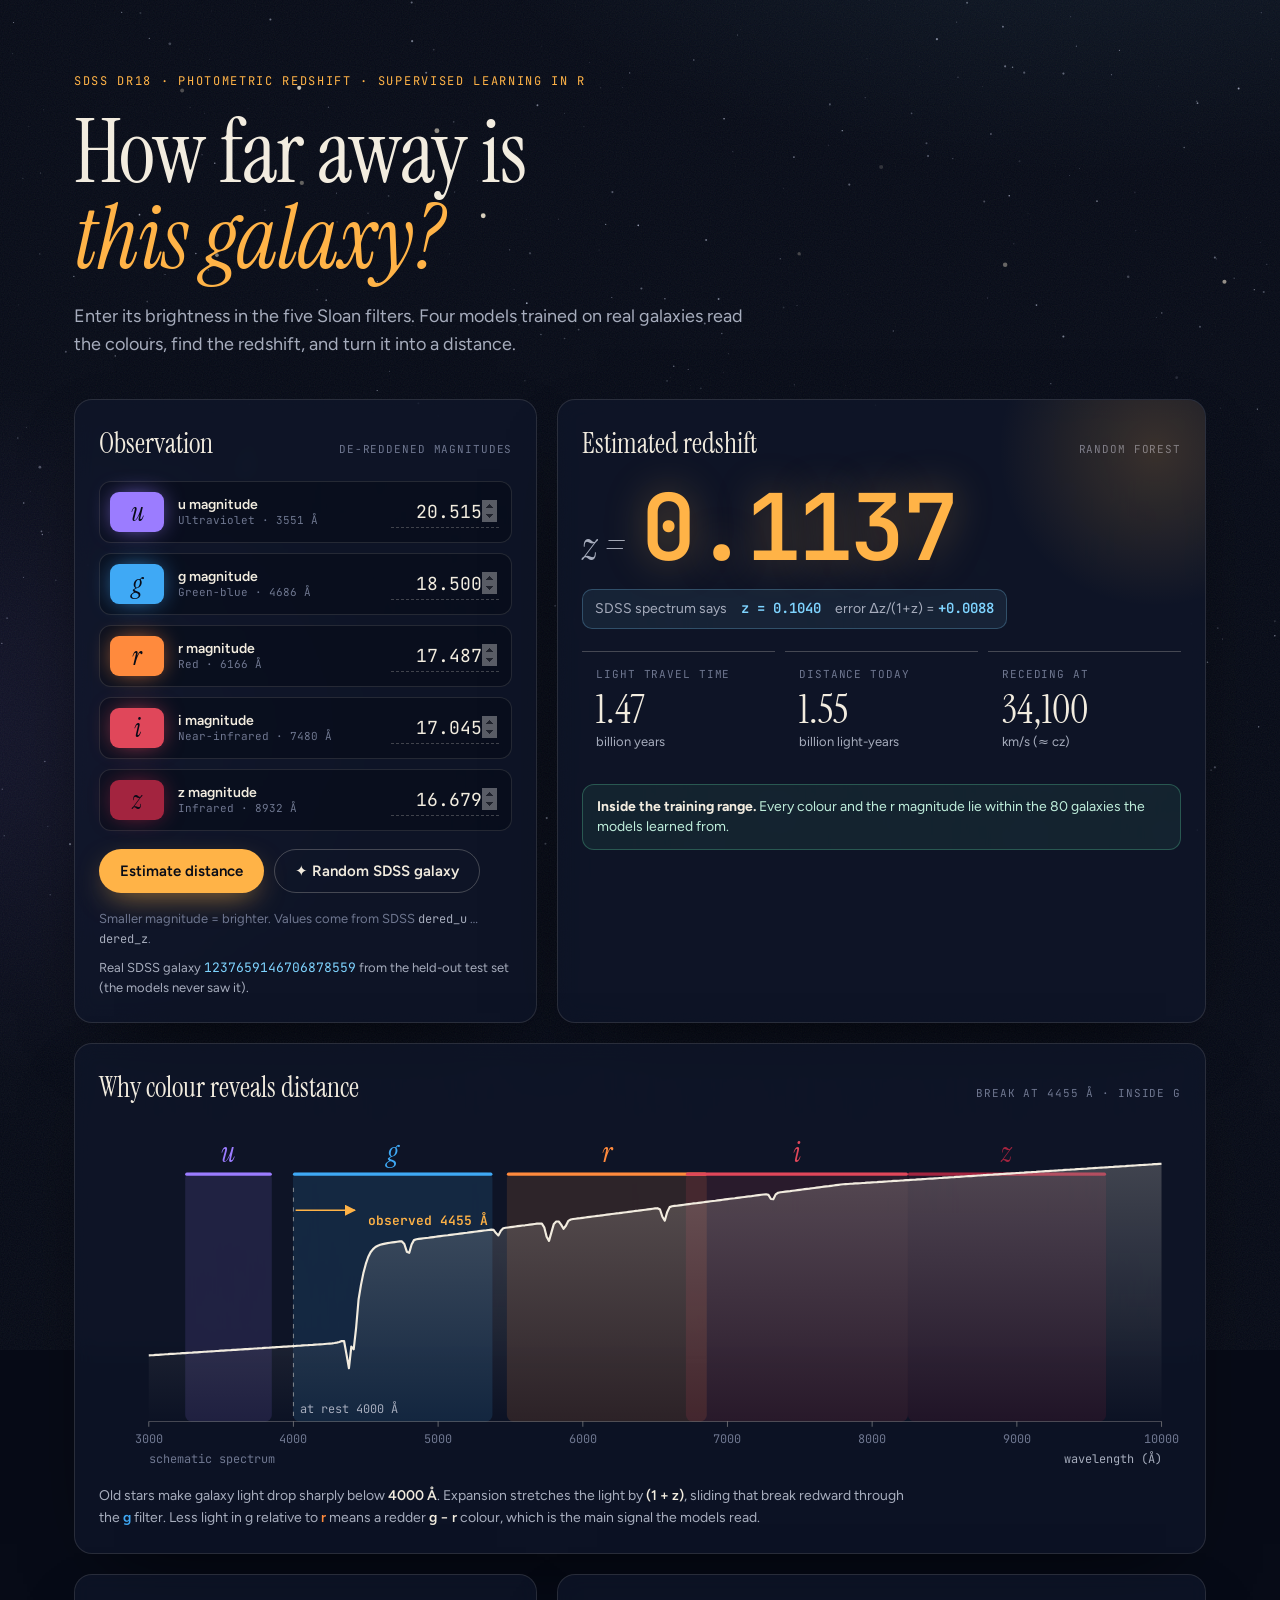
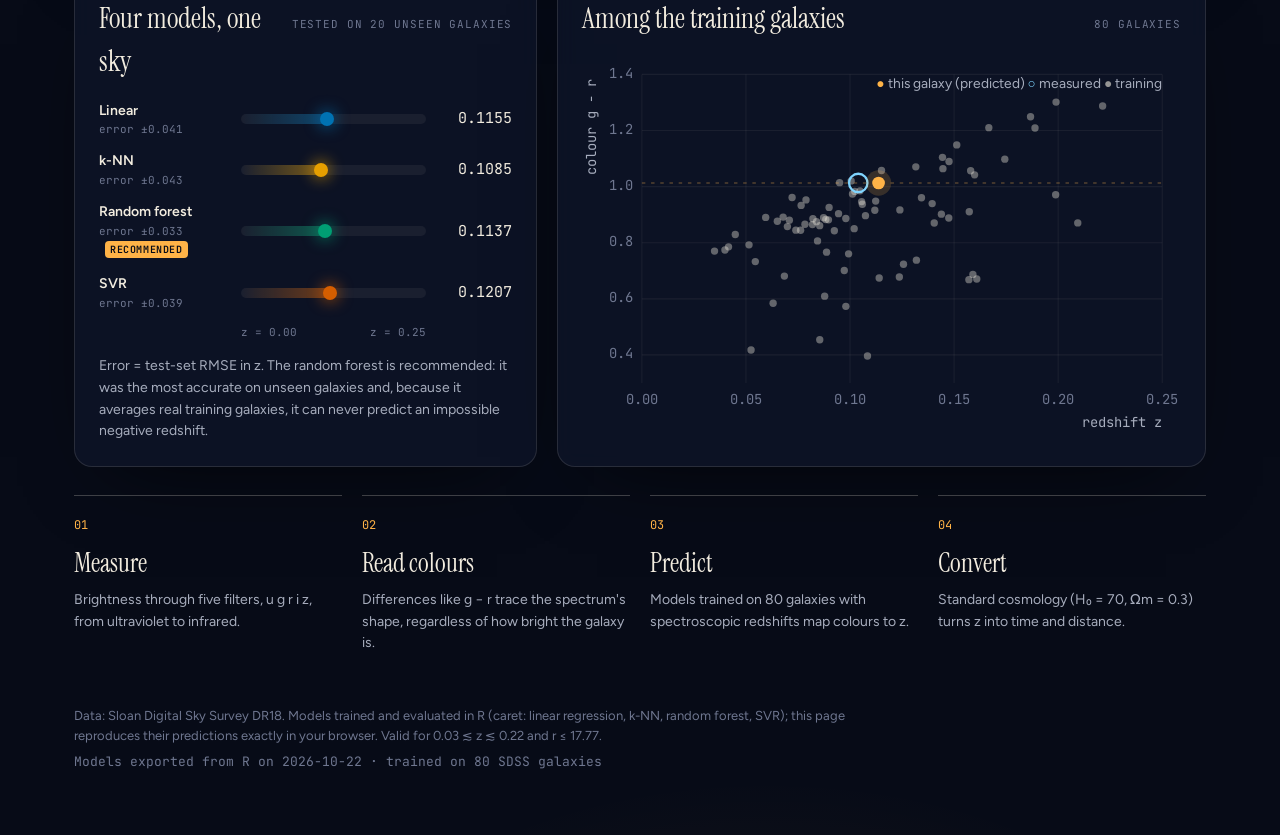
==== sdss-photoz-r/site/index.html @ 22590801 "feat(web): static web demo for free drag-and-drop hosting (Netlify) R/08_export_web.R exports the tr" ====
<!doctype html>
<html lang="en">
<head>
  <meta charset="utf-8">
  <meta name="viewport" content="width=device-width, initial-scale=1">
  <title>Galaxy Redshift Lab</title>
  <meta name="description" content="Estimate how far away a galaxy is from its brightness in the five SDSS filters, using machine-learning models trained in R on SDSS DR18 data.">
  <link rel="icon" href="data:image/svg+xml,%3Csvg xmlns='http://www.w3.org/2000/svg' viewBox='0 0 64 64'%3E%3Ccircle cx='32' cy='32' r='30' fill='%23070b17'/%3E%3Cellipse cx='32' cy='32' rx='22' ry='8' fill='none' stroke='%23ffb347' stroke-width='3' transform='rotate(-25 32 32)'/%3E%3Ccircle cx='32' cy='32' r='5' fill='%23f2ecdf'/%3E%3C/svg%3E">
  <link rel="preconnect" href="https://fonts.googleapis.com">
  <link rel="preconnect" href="https://fonts.gstatic.com" crossorigin>
  <link href="https://fonts.googleapis.com/css2?family=Instrument+Serif:ital@0;1&family=Figtree:wght@400;500;600&family=JetBrains+Mono:wght@400;600&display=swap" rel="stylesheet">
  <link rel="stylesheet" href="styles.css">
</head>
<body>
  <canvas id="sky" aria-hidden="true"></canvas>
  <div class="grain" aria-hidden="true"></div>

  <header class="masthead reveal" style="--d:0">
    <p class="kicker">SDSS DR18 · photometric redshift · supervised learning in R</p>
    <h1>How far away is <em>this galaxy?</em></h1>
    <p class="lede">Enter its brightness in the five Sloan filters. Four models trained on real
      galaxies read the colours, find the redshift, and turn it into a distance.</p>
  </header>

  <main class="layout">
    <!-- Observation panel -->
    <section class="panel observe reveal" style="--d:1" aria-labelledby="observe-title">
      <div class="panel-head">
        <h2 id="observe-title">Observation</h2>
        <span class="tag">de-reddened magnitudes</span>
      </div>
      <form id="mag-form" novalidate>
        <div id="mag-inputs" class="mag-grid"></div>
        <p id="form-error" class="form-error" role="alert" hidden></p>
        <div class="actions">
          <button type="submit" class="btn primary">Estimate distance</button>
          <button type="button" id="random-btn" class="btn ghost">
            <span aria-hidden="true">✦</span> Random SDSS galaxy
          </button>
        </div>
      </form>
      <p class="hint">Smaller magnitude = brighter. Values come from SDSS
        <code>dered_u</code> … <code>dered_z</code>.</p>
      <p id="source-note" class="source-note"></p>
    </section>

    <!-- Result panel -->
    <section class="panel result reveal" style="--d:2" aria-live="polite" aria-labelledby="result-title">
      <div class="panel-head">
        <h2 id="result-title">Estimated redshift</h2>
        <span class="tag" id="model-tag">random forest</span>
      </div>
      <div class="z-readout">
        <span class="z-label">z =</span>
        <span id="z-value" class="z-value">—</span>
      </div>
      <div id="truth" class="truth" hidden></div>
      <dl class="facts">
        <div><dt>Light travel time</dt><dd><span id="lookback">—</span><small>billion years</small></dd></div>
        <div><dt>Distance today</dt><dd><span id="distance">—</span><small>billion light-years</small></dd></div>
        <div><dt>Receding at</dt><dd><span id="velocity">—</span><small>km/s (≈ cz)</small></dd></div>
      </dl>
      <div id="validity" class="validity"></div>
    </section>

    <!-- Spectrum strip -->
    <section class="panel spectrum reveal" style="--d:3" aria-labelledby="spec-title">
      <div class="panel-head">
        <h2 id="spec-title">Why colour reveals distance</h2>
        <span class="tag mono" id="break-tag">4000 Å break</span>
      </div>
      <svg id="spectrum-svg" viewBox="0 0 1000 320" role="img"
           aria-label="Schematic galaxy spectrum with the 4000 Ångström break shifted by the predicted redshift across the SDSS filters"></svg>
      <p class="caption">Old stars make galaxy light drop sharply below <b>4000 Å</b>. Expansion
        stretches the light by <b>(1 + z)</b>, sliding that break redward through the
        <span class="band-g">g</span> filter. Less light in g relative to
        <span class="band-r">r</span> means a redder <b>g − r</b> colour, which is the main signal the models read.</p>
    </section>

    <!-- Models -->
    <section class="panel models reveal" style="--d:4" aria-labelledby="models-title">
      <div class="panel-head">
        <h2 id="models-title">Four models, one sky</h2>
        <span class="tag">tested on 20 unseen galaxies</span>
      </div>
      <div id="model-rows" class="model-rows"></div>
      <p class="caption">Error = test-set RMSE in z. The random forest is recommended: it was the
        most accurate on unseen galaxies and, because it averages real training galaxies,
        it can never predict an impossible negative redshift.</p>
    </section>

    <!-- Context scatter -->
    <section class="panel context reveal" style="--d:5" aria-labelledby="context-title">
      <div class="panel-head">
        <h2 id="context-title">Among the training galaxies</h2>
        <span class="tag" id="ntrain-tag">80 galaxies</span>
      </div>
      <svg id="context-svg" viewBox="0 0 520 330" role="img"
           aria-label="Scatter plot of g minus r colour against redshift for the training galaxies, with this galaxy highlighted"></svg>
    </section>

    <!-- How it works -->
    <section class="steps reveal" style="--d:6" aria-label="How it works">
      <ol>
        <li><span class="num">01</span><h3>Measure</h3><p>Brightness through five filters, u g r i z, from ultraviolet to infrared.</p></li>
        <li><span class="num">02</span><h3>Read colours</h3><p>Differences like g − r trace the spectrum's shape, regardless of how bright the galaxy is.</p></li>
        <li><span class="num">03</span><h3>Predict</h3><p>Models trained on 80 galaxies with spectroscopic redshifts map colours to z.</p></li>
        <li><span class="num">04</span><h3>Convert</h3><p>Standard cosmology (H₀ = 70, Ωm = 0.3) turns z into time and distance.</p></li>
      </ol>
    </section>
  </main>

  <footer class="footer reveal" style="--d:7">
    <p>Data: Sloan Digital Sky Survey DR18. Models trained and evaluated in R (caret: linear regression,
      k-NN, random forest, SVR); this page reproduces their predictions exactly in your browser.
      Valid for 0.03 ≲ z ≲ 0.22 and r ≤ 17.77.</p>
    <p class="mono" id="build-info"></p>
  </footer>

  <script src="model.js"></script>
  <script src="predict.js"></script>
  <script src="app.js"></script>
</body>
</html>
---- sdss-photoz-r/site/styles.css ----
/* Galaxy Redshift Lab: observatory-at-night theme */
:root {
  --ink: #070b17;
  --ink-2: #0d1426;
  --panel: rgba(16, 24, 44, 0.66);
  --line: rgba(242, 236, 223, 0.12);
  --line-strong: rgba(242, 236, 223, 0.24);
  --star: #f2ecdf;
  --muted: #a7adbd;
  --faint: #6f7790;
  --amber: #ffb347;
  --amber-soft: rgba(255, 179, 71, 0.14);
  --cyan: #7fd4ff;
  --warn: #ff7a59;
  --ok: #5fd3a0;
  /* SDSS filters, coloured by real wavelength */
  --u: #9b7cff;
  --g: #3fa9f5;
  --r: #ff8a3d;
  --i: #e0475a;
  --z: #a3243f;
  --serif: "Instrument Serif", "Times New Roman", serif;
  --sans: "Figtree", system-ui, sans-serif;
  --mono: "JetBrains Mono", ui-monospace, monospace;
  --radius: 18px;
}

* { box-sizing: border-box; }

html { background: var(--ink); }

body {
  margin: 0;
  min-height: 100vh;
  color: var(--star);
  font-family: var(--sans);
  font-size: 16px;
  line-height: 1.55;
  background:
    radial-gradient(1200px 700px at 85% -10%, rgba(127, 212, 255, 0.10), transparent 60%),
    radial-gradient(900px 600px at -10% 30%, rgba(155, 124, 255, 0.10), transparent 60%),
    radial-gradient(800px 500px at 60% 110%, rgba(255, 179, 71, 0.08), transparent 60%),
    var(--ink);
  overflow-x: hidden;
}

#sky { position: fixed; inset: 0; width: 100%; height: 100%; z-index: 0; pointer-events: none; }

.grain {
  position: fixed; inset: -50%; z-index: 1; pointer-events: none; opacity: 0.07;
  background-image: url("data:image/svg+xml,%3Csvg xmlns='http://www.w3.org/2000/svg' width='160' height='160'%3E%3Cfilter id='n'%3E%3CfeTurbulence type='fractalNoise' baseFrequency='0.85' numOctaves='2' stitchTiles='stitch'/%3E%3C/filter%3E%3Crect width='100%25' height='100%25' filter='url(%23n)'/%3E%3C/svg%3E");
}

.masthead, .layout, .footer { position: relative; z-index: 2; }

/* ---------- Masthead ---------- */
.masthead {
  max-width: 1180px;
  margin: 0 auto;
  padding: 72px 24px 28px;
}
.kicker {
  font-family: var(--mono);
  font-size: 12px;
  letter-spacing: 0.14em;
  text-transform: uppercase;
  color: var(--amber);
  margin: 0 0 18px;
}
h1 {
  font-family: var(--serif);
  font-weight: 400;
  font-size: clamp(44px, 7vw, 88px);
  line-height: 0.98;
  letter-spacing: -0.01em;
  margin: 0;
  max-width: 12ch;
}
h1 em { font-style: italic; color: var(--amber); }
.lede { color: var(--muted); font-size: 18px; max-width: 58ch; margin: 22px 0 0; }

/* ---------- Layout ---------- */
.layout {
  max-width: 1180px;
  margin: 0 auto;
  padding: 12px 24px 24px;
  display: grid;
  grid-template-columns: 5fr 7fr;
  gap: 20px;
}
.spectrum { grid-column: 1 / -1; }
.models { grid-column: 1 / 2; }
.context { grid-column: 2 / 3; }
.steps { grid-column: 1 / -1; }

.panel {
  background: var(--panel);
  border: 1px solid var(--line);
  border-radius: var(--radius);
  padding: 22px 24px 24px;
  backdrop-filter: blur(10px);
  -webkit-backdrop-filter: blur(10px);
  box-shadow: 0 30px 80px -40px rgba(0, 0, 0, 0.8);
}
.panel-head {
  display: flex; align-items: baseline; justify-content: space-between; gap: 12px;
  margin-bottom: 16px;
}
h2 {
  font-family: var(--serif);
  font-weight: 400;
  font-size: 28px;
  margin: 0;
}
.tag {
  font-family: var(--mono);
  font-size: 11px;
  letter-spacing: 0.08em;
  text-transform: uppercase;
  color: var(--faint);
  white-space: nowrap;
}
.mono { font-family: var(--mono); }

/* ---------- Observation inputs ---------- */
.mag-grid { display: grid; gap: 10px; }
.mag {
  display: grid;
  grid-template-columns: 54px 1fr auto;
  align-items: center;
  gap: 14px;
  padding: 10px 12px 10px 10px;
  border: 1px solid var(--line);
  border-radius: 12px;
  background: rgba(7, 11, 23, 0.55);
  transition: border-color .2s ease, background .2s ease;
}
.mag:focus-within { border-color: var(--band); background: rgba(7, 11, 23, 0.85); }
.mag .chip {
  display: grid; place-items: center;
  width: 54px; height: 40px;
  border-radius: 9px;
  font-family: var(--serif);
  font-style: italic;
  font-size: 26px;
  color: var(--ink);
  background: var(--band);
  box-shadow: 0 0 24px -6px var(--band);
}
.mag label { display: flex; flex-direction: column; line-height: 1.2; }
.mag label span:first-child { font-weight: 600; font-size: 14px; }
.mag label span:last-child { font-family: var(--mono); font-size: 11px; color: var(--faint); }
.mag input {
  width: 108px;
  font-family: var(--mono);
  font-size: 18px;
  color: var(--star);
  background: transparent;
  border: none;
  border-bottom: 1px dashed var(--line-strong);
  padding: 4px 2px;
  text-align: right;
  outline: none;
}
.mag input:focus { border-bottom-color: var(--band); }
.mag input[aria-invalid="true"] { color: var(--warn); border-bottom-color: var(--warn); }
.mag input::-webkit-inner-spin-button { opacity: 0.35; }

.actions { display: flex; flex-wrap: wrap; gap: 10px; margin-top: 18px; }
.btn {
  font-family: var(--sans);
  font-weight: 600;
  font-size: 15px;
  border-radius: 999px;
  padding: 12px 20px;
  cursor: pointer;
  border: 1px solid transparent;
  transition: transform .15s ease, box-shadow .2s ease, background .2s ease, border-color .2s ease;
}
.btn:active { transform: translateY(1px) scale(0.99); }
.btn:focus-visible { outline: 2px solid var(--cyan); outline-offset: 3px; }
.btn.primary {
  background: var(--amber);
  color: var(--ink);
  box-shadow: 0 10px 30px -10px rgba(255, 179, 71, 0.7);
}
.btn.primary:hover { box-shadow: 0 14px 40px -10px rgba(255, 179, 71, 0.95); }
.btn.ghost { background: transparent; color: var(--star); border-color: var(--line-strong); }
.btn.ghost:hover { border-color: var(--cyan); color: var(--cyan); }

.form-error {
  margin: 12px 0 0;
  color: var(--warn);
  font-size: 14px;
}
.hint { color: var(--faint); font-size: 13px; margin: 16px 0 0; }
.hint code, .caption code { font-family: var(--mono); font-size: 12px; color: var(--muted); }
.source-note { color: var(--muted); font-size: 13px; margin: 8px 0 0; min-height: 1.2em; }
.source-note b { font-family: var(--mono); font-weight: 400; color: var(--cyan); }

/* ---------- Result ---------- */
.result { position: relative; overflow: hidden; }
.result::after {
  content: "";
  position: absolute; right: -120px; top: -120px;
  width: 340px; height: 340px; border-radius: 50%;
  background: radial-gradient(circle, rgba(255, 179, 71, 0.18), transparent 65%);
  pointer-events: none;
}
.z-readout { display: flex; align-items: baseline; gap: 16px; margin: 4px 0 6px; }
.z-label { font-family: var(--serif); font-style: italic; font-size: 40px; color: var(--muted); }
.z-value {
  font-family: var(--mono);
  font-weight: 600;
  font-size: clamp(56px, 8vw, 92px);
  line-height: 1;
  letter-spacing: -0.03em;
  color: var(--amber);
  text-shadow: 0 0 40px rgba(255, 179, 71, 0.35);
  font-variant-numeric: tabular-nums;
}
.truth {
  display: inline-flex; flex-wrap: wrap; align-items: center; gap: 8px 14px;
  margin: 6px 0 4px;
  padding: 8px 12px;
  border-radius: 10px;
  background: rgba(127, 212, 255, 0.08);
  border: 1px solid rgba(127, 212, 255, 0.25);
  font-size: 14px;
  color: var(--muted);
}
.truth b { font-family: var(--mono); color: var(--cyan); font-weight: 600; }

.facts {
  display: grid;
  grid-template-columns: repeat(3, 1fr);
  gap: 10px;
  margin: 18px 0 0;
}
.facts div {
  padding: 14px 14px 12px;
  border-top: 1px solid var(--line-strong);
}
.facts dt {
  font-family: var(--mono);
  font-size: 11px;
  letter-spacing: 0.08em;
  text-transform: uppercase;
  color: var(--faint);
}
.facts dd { margin: 6px 0 0; }
.facts dd span {
  display: block;
  font-family: var(--serif);
  font-size: 40px;
  line-height: 1;
  font-variant-numeric: tabular-nums;
}
.facts dd small { color: var(--muted); font-size: 13px; }

.validity {
  margin-top: 18px;
  padding: 12px 14px;
  border-radius: 12px;
  font-size: 14px;
  line-height: 1.45;
}
.validity.ok { background: rgba(95, 211, 160, 0.08); border: 1px solid rgba(95, 211, 160, 0.3); color: #bfeedb; }
.validity.warn { background: rgba(255, 122, 89, 0.09); border: 1px solid rgba(255, 122, 89, 0.4); color: #ffd3c6; }
.validity strong { color: var(--star); }

/* ---------- Spectrum ---------- */
#spectrum-svg, #context-svg { width: 100%; height: auto; display: block; }
.caption { color: var(--muted); font-size: 14px; margin: 14px 0 0; max-width: 92ch; }
.caption b { color: var(--star); font-weight: 600; }
.band-g { color: var(--g); font-weight: 600; }
.band-r { color: var(--r); font-weight: 600; }

/* ---------- Models ---------- */
.model-rows { display: grid; gap: 12px; }
.model-row {
  display: grid;
  grid-template-columns: 130px 1fr 74px;
  align-items: center;
  gap: 12px;
}
.model-row .name { font-weight: 600; font-size: 14px; }
.model-row .name small { display: block; font-weight: 400; color: var(--faint); font-family: var(--mono); font-size: 11px; }
.model-row .track {
  position: relative; height: 10px; border-radius: 999px;
  background: rgba(242, 236, 223, 0.06);
}
.model-row .dot {
  position: absolute; top: 50%; width: 14px; height: 14px; border-radius: 50%;
  transform: translate(-50%, -50%);
  background: var(--c);
  box-shadow: 0 0 16px var(--c);
  transition: left .9s cubic-bezier(.2, .8, .2, 1);
}
.model-row .bar {
  position: absolute; top: 0; bottom: 0; left: 0; border-radius: 999px;
  background: linear-gradient(90deg, transparent, color-mix(in srgb, var(--c) 45%, transparent));
  transition: width .9s cubic-bezier(.2, .8, .2, 1);
}
.model-row .val { font-family: var(--mono); font-size: 15px; text-align: right; font-variant-numeric: tabular-nums; }
.model-row.recommended .name::after {
  content: "recommended";
  display: inline-block; margin-left: 6px;
  font-family: var(--mono); font-size: 10px; letter-spacing: .06em; text-transform: uppercase;
  color: var(--ink); background: var(--amber); border-radius: 4px; padding: 1px 5px;
  vertical-align: 2px;
}
.model-row.bad .val { color: var(--warn); }
.axis-note { display: flex; justify-content: space-between; margin-left: 142px; margin-right: 86px; font-family: var(--mono); font-size: 11px; color: var(--faint); }

/* ---------- Steps ---------- */
.steps ol {
  list-style: none; margin: 8px 0 0; padding: 0;
  display: grid; grid-template-columns: repeat(4, 1fr); gap: 20px;
}
.steps li { border-top: 1px solid var(--line-strong); padding-top: 16px; }
.steps .num { font-family: var(--mono); font-size: 12px; color: var(--amber); }
.steps h3 { font-family: var(--serif); font-weight: 400; font-size: 26px; margin: 6px 0 6px; }
.steps p { color: var(--muted); font-size: 14px; margin: 0; }

/* ---------- Footer ---------- */
.footer {
  max-width: 1180px; margin: 0 auto; padding: 28px 24px 56px;
  color: var(--faint); font-size: 13px;
}
.footer p { margin: 0 0 6px; max-width: 100ch; }

/* ---------- Motion ---------- */
.reveal { opacity: 0; transform: translateY(14px); animation: rise .8s cubic-bezier(.2, .8, .2, 1) forwards; animation-delay: calc(var(--d) * 90ms); }
@keyframes rise { to { opacity: 1; transform: none; } }
.pulse { animation: pulse .7s ease; }
@keyframes pulse { 0% { text-shadow: 0 0 0 rgba(255,179,71,0); } 40% { text-shadow: 0 0 60px rgba(255,179,71,.8); } 100% { text-shadow: 0 0 40px rgba(255,179,71,.35); } }

@media (prefers-reduced-motion: reduce) {
  .reveal { animation: none; opacity: 1; transform: none; }
  .model-row .dot, .model-row .bar { transition: none; }
  .pulse { animation: none; }
}

/* ---------- Responsive ---------- */
@media (max-width: 920px) {
  .layout { grid-template-columns: 1fr; }
  .models, .context { grid-column: 1 / -1; }
  .steps ol { grid-template-columns: 1fr 1fr; }
}
@media (max-width: 560px) {
  .masthead { padding: 44px 16px 18px; }
  .layout { padding: 8px 16px 16px; gap: 14px; }
  .panel { padding: 18px 16px 20px; }
  .facts { grid-template-columns: 1fr; }
  .facts dd span { font-size: 34px; }
  .mag { grid-template-columns: 46px 1fr auto; }
  .mag .chip { width: 46px; }
  .mag input { width: 92px; }
  .model-row { grid-template-columns: 104px 1fr 64px; }
  .axis-note { margin-left: 116px; margin-right: 76px; }
  .steps ol { grid-template-columns: 1fr; }
  .panel-head { flex-wrap: wrap; }
}

/* Charts: keep SVG text readable when the chart is scaled down on phones */
#context-svg text { font-size: 12px; }
@media (max-width: 560px) {
  #spectrum-svg text:not(.band-label) { font-size: 22px; }
  #spectrum-svg .band-label { font-size: 34px; }
  #context-svg text { font-size: 15px; }
}
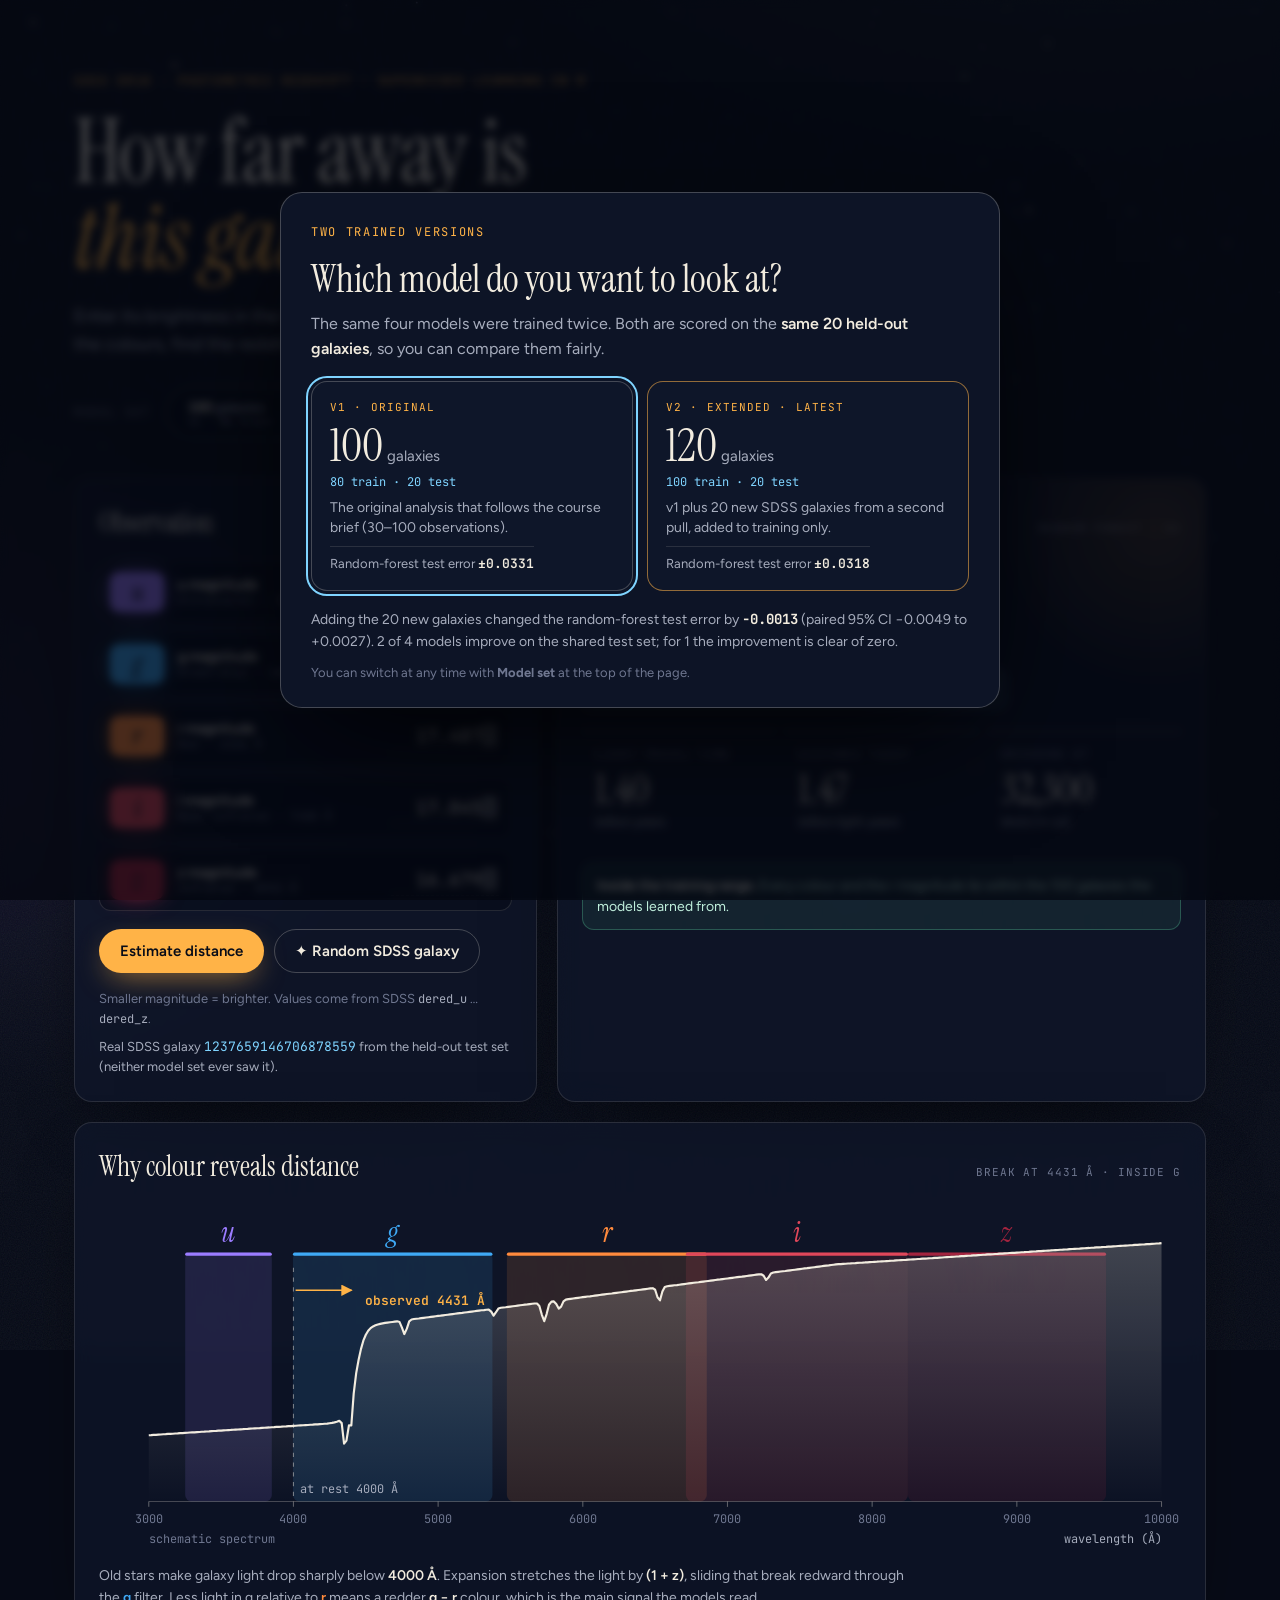
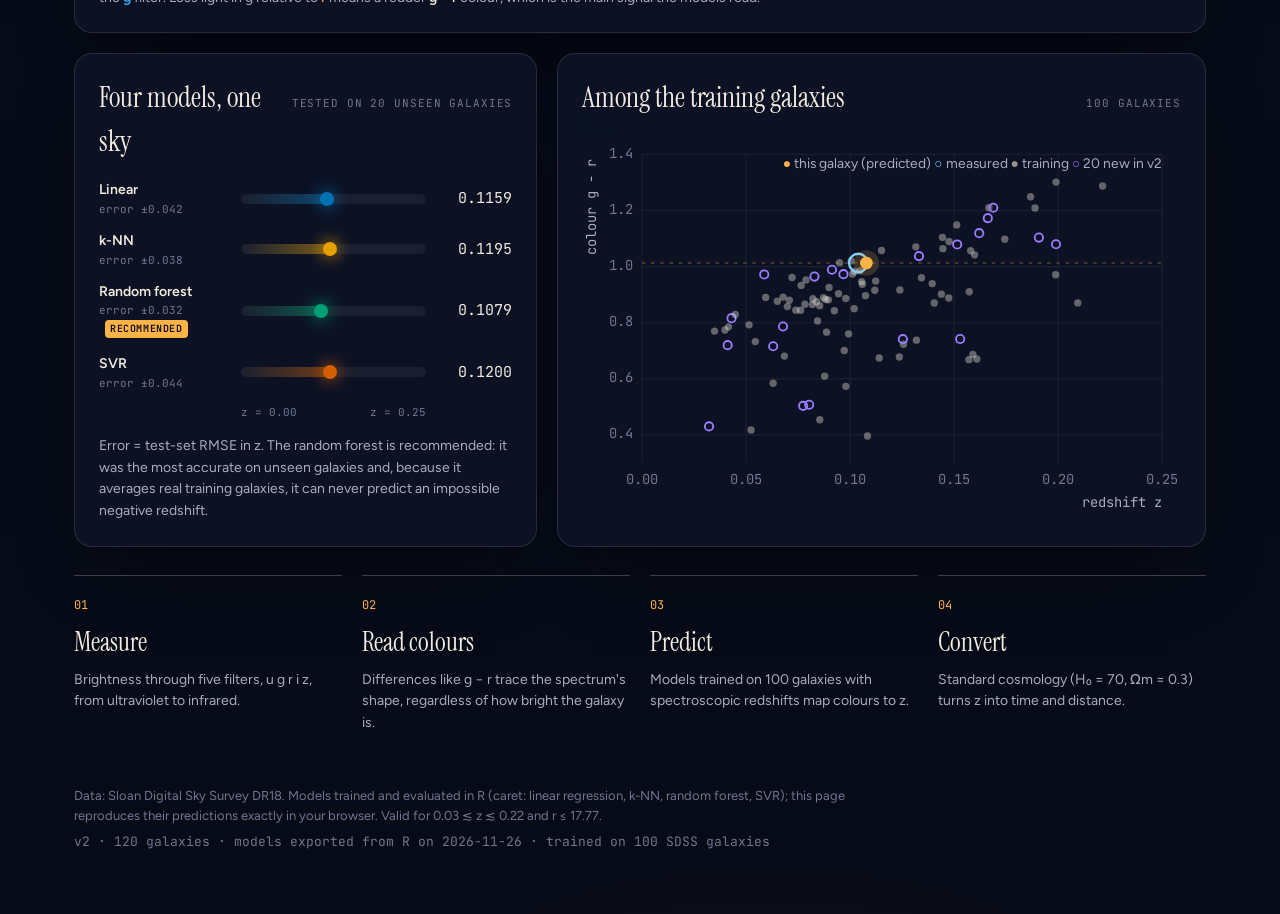
==== commit 65fbe627: "feat: add v2 model trained on 120 galaxies with version chooser" ====
--- a/sdss-photoz-r/site/index.html
+++ b/sdss-photoz-r/site/index.html
@@ -20,7 +20,25 @@
     <h1>How far away is <em>this galaxy?</em></h1>
     <p class="lede">Enter its brightness in the five Sloan filters. Four models trained on real
       galaxies read the colours, find the redshift, and turn it into a distance.</p>
+    <div class="version-bar" role="group" aria-label="Choose which trained model set to use">
+      <span class="version-label">Model set</span>
+      <div class="seg" id="version-seg"></div>
+      <button type="button" class="link-btn" id="version-about">What changed?</button>
+    </div>
   </header>
+
+  <!-- Version chooser: shown on the first visit, and from "What changed?" -->
+  <dialog id="chooser" class="chooser" aria-labelledby="chooser-title">
+    <form method="dialog" class="chooser-inner">
+      <p class="kicker">Two trained versions</p>
+      <h2 id="chooser-title">Which model do you want to look at?</h2>
+      <p class="chooser-lede">The same four models were trained twice. Both are scored on the
+        <b>same <span class="js-ntest">20</span> held-out galaxies</b>, so you can compare them fairly.</p>
+      <div class="choices" id="choices"></div>
+      <p class="chooser-note" id="chooser-note"></p>
+      <p class="chooser-foot">You can switch at any time with <b>Model set</b> at the top of the page.</p>
+    </form>
+  </dialog>
 
   <main class="layout">
     <!-- Observation panel -->
@@ -81,7 +99,7 @@
     <section class="panel models reveal" style="--d:4" aria-labelledby="models-title">
       <div class="panel-head">
         <h2 id="models-title">Four models, one sky</h2>
-        <span class="tag">tested on 20 unseen galaxies</span>
+        <span class="tag" id="test-tag">tested on 20 unseen galaxies</span>
       </div>
       <div id="model-rows" class="model-rows"></div>
       <p class="caption">Error = test-set RMSE in z. The random forest is recommended: it was the
@@ -104,7 +122,7 @@
       <ol>
         <li><span class="num">01</span><h3>Measure</h3><p>Brightness through five filters, u g r i z, from ultraviolet to infrared.</p></li>
         <li><span class="num">02</span><h3>Read colours</h3><p>Differences like g − r trace the spectrum's shape, regardless of how bright the galaxy is.</p></li>
-        <li><span class="num">03</span><h3>Predict</h3><p>Models trained on 80 galaxies with spectroscopic redshifts map colours to z.</p></li>
+        <li><span class="num">03</span><h3>Predict</h3><p>Models trained on <span id="steps-ntrain">80</span> galaxies with spectroscopic redshifts map colours to z.</p></li>
         <li><span class="num">04</span><h3>Convert</h3><p>Standard cosmology (H₀ = 70, Ωm = 0.3) turns z into time and distance.</p></li>
       </ol>
     </section>
@@ -117,7 +135,7 @@
     <p class="mono" id="build-info"></p>
   </footer>
 
-  <script src="model.js"></script>
+  <script src="models/manifest.js"></script>
   <script src="predict.js"></script>
   <script src="app.js"></script>
 </body>
--- a/sdss-photoz-r/site/styles.css
+++ b/sdss-photoz-r/site/styles.css
@@ -370,3 +370,77 @@
   #spectrum-svg .band-label { font-size: 34px; }
   #context-svg text { font-size: 15px; }
 }
+
+/* ---------- Model-set switch (v1 / v2, D-018) ---------- */
+.version-bar {
+  display: flex; flex-wrap: wrap; align-items: center; gap: 12px 16px;
+  margin-top: 28px;
+}
+.version-label {
+  font-family: var(--mono); font-size: 11px; letter-spacing: 0.14em;
+  text-transform: uppercase; color: var(--faint);
+}
+.seg {
+  display: inline-flex; padding: 4px; gap: 4px;
+  border: 1px solid var(--line-strong); border-radius: 999px;
+  background: rgba(7, 11, 23, 0.55);
+}
+.seg-btn {
+  appearance: none; border: 0; cursor: pointer;
+  border-radius: 999px; padding: 7px 16px 6px;
+  background: transparent; color: var(--muted);
+  font: 500 14px/1.15 var(--sans); text-align: left;
+  transition: background .2s ease, color .2s ease;
+}
+.seg-btn b { font-family: var(--mono); font-weight: 600; color: var(--star); }
+.seg-btn small { display: block; font-family: var(--mono); font-size: 10px; letter-spacing: 0.04em; color: var(--faint); }
+.seg-btn:hover { color: var(--star); }
+.seg-btn.active { background: var(--amber); color: var(--ink); }
+.seg-btn.active b, .seg-btn.active small { color: var(--ink); }
+.seg-btn:focus-visible, .link-btn:focus-visible, .choice:focus-visible { outline: 2px solid var(--cyan); outline-offset: 3px; }
+.link-btn {
+  appearance: none; border: 0; background: none; cursor: pointer; padding: 4px 2px;
+  color: var(--cyan); font: 500 14px var(--sans);
+  text-decoration: underline; text-decoration-color: rgba(127, 212, 255, 0.4); text-underline-offset: 4px;
+}
+
+/* ---------- Version chooser dialog ---------- */
+.chooser {
+  width: min(720px, calc(100vw - 32px)); max-height: calc(100vh - 32px);
+  padding: 0; border: 1px solid var(--line-strong); border-radius: 22px;
+  background: var(--ink-2); color: var(--star);
+  box-shadow: 0 40px 120px -30px rgba(0, 0, 0, 0.9);
+}
+.chooser::backdrop { background: rgba(4, 6, 14, 0.72); backdrop-filter: blur(4px); }
+.chooser-inner { padding: 30px 30px 24px; }
+.chooser h2 { font-size: clamp(28px, 4vw, 38px); line-height: 1.05; }
+.chooser-lede { color: var(--muted); margin: 12px 0 20px; }
+.chooser-lede b { color: var(--star); font-weight: 600; }
+.choices { display: grid; grid-template-columns: 1fr 1fr; gap: 14px; }
+.choice {
+  appearance: none; cursor: pointer; text-align: left;
+  display: flex; flex-direction: column; gap: 6px;
+  padding: 18px 18px 16px; border-radius: 16px;
+  border: 1px solid var(--line-strong); background: rgba(16, 24, 44, 0.7);
+  color: var(--star); font: 400 14px/1.45 var(--sans);
+  transition: border-color .2s ease, transform .2s ease, box-shadow .2s ease;
+}
+.choice:hover { border-color: var(--amber); transform: translateY(-2px); box-shadow: 0 18px 40px -24px rgba(255, 179, 71, 0.8); }
+.choice.latest { border-color: rgba(255, 179, 71, 0.55); }
+.choice-id { font-family: var(--mono); font-size: 11px; letter-spacing: 0.1em; text-transform: uppercase; color: var(--amber); }
+.choice-n { font-family: var(--serif); font-size: 46px; line-height: 1; }
+.choice-n small { font-family: var(--sans); font-size: 15px; color: var(--muted); }
+.choice-split { font-family: var(--mono); font-size: 12px; color: var(--cyan); }
+.choice-desc { color: var(--muted); }
+.choice-metric { font-size: 13px; color: var(--muted); border-top: 1px solid var(--line); padding-top: 8px; margin-top: 2px; }
+.choice-metric b { font-family: var(--mono); color: var(--star); font-weight: 600; }
+.chooser-note { color: var(--muted); font-size: 14px; margin: 18px 0 0; }
+.chooser-note b { font-family: var(--mono); color: var(--star); }
+.chooser-foot { color: var(--faint); font-size: 13px; margin: 10px 0 0; }
+
+@media (max-width: 560px) {
+  .choices { grid-template-columns: 1fr; }
+  .chooser-inner { padding: 22px 18px 18px; }
+  .choice-n { font-size: 38px; }
+  .seg-btn { padding: 6px 12px 5px; }
+}
